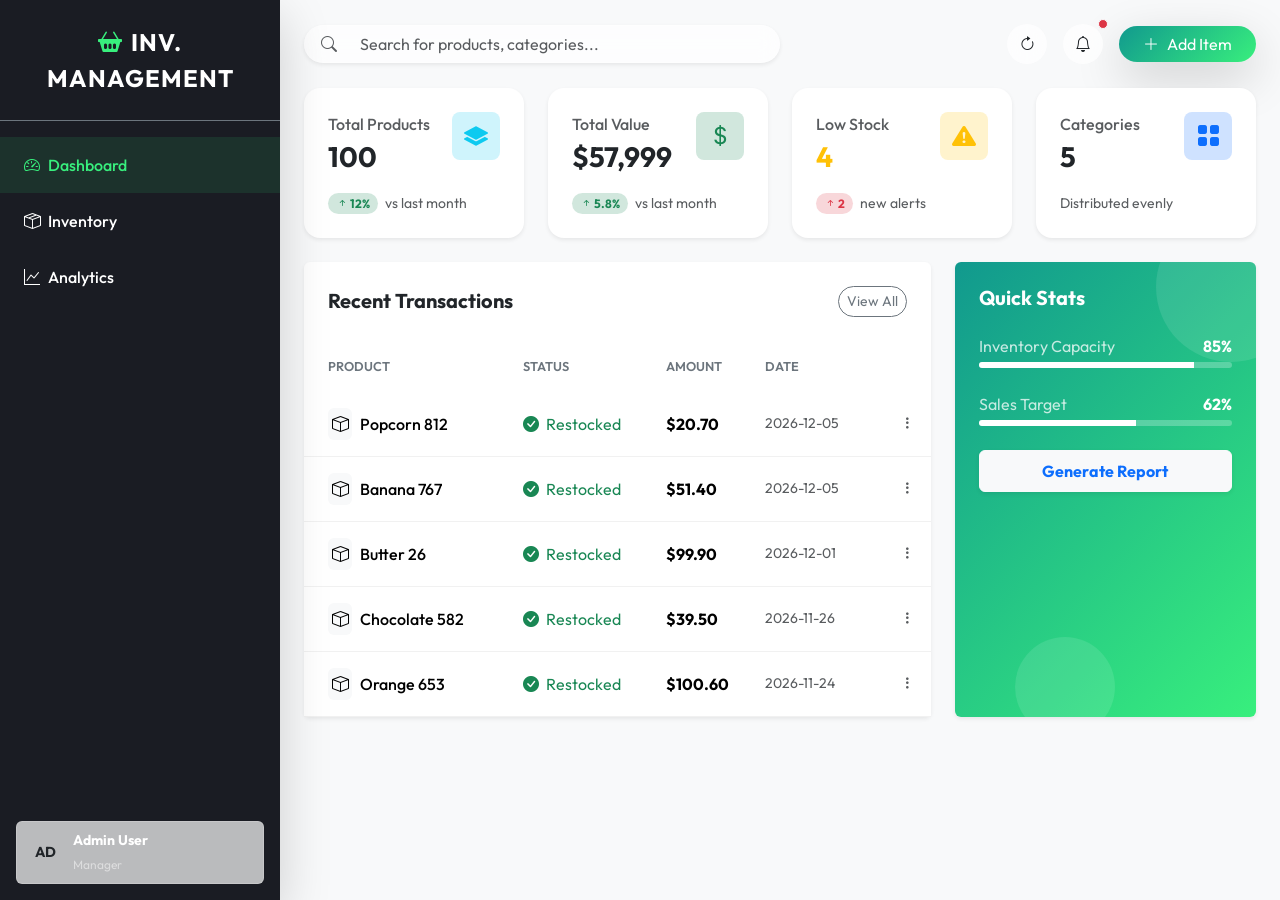
==== wad/index.html @ a646e2e5 "Add files via upload It's a WAD (Web Application Development) project named "Inventory Management" " ====
<!DOCTYPE html>
<html lang="en">

<head>
    <meta charset="UTF-8">
    <meta name="viewport" content="width=device-width, initial-scale=1.0">
    <title>Inventory Management | Grocery System</title>

    <!-- Bootstrap 5 CSS -->
    <link href="https://cdn.jsdelivr.net/npm/bootstrap@5.3.0/dist/css/bootstrap.min.css" rel="stylesheet">

    <!-- Google Fonts -->
    <link rel="preconnect" href="https://fonts.googleapis.com">
    <link rel="preconnect" href="https://fonts.gstatic.com" crossorigin>
    <link href="https://fonts.googleapis.com/css2?family=Outfit:wght@300;400;500;600;700&display=swap" rel="stylesheet">

    <!-- Bootstrap Icons -->
    <link rel="stylesheet" href="https://cdn.jsdelivr.net/npm/bootstrap-icons@1.11.0/font/bootstrap-icons.css">

    <!-- Custom CSS -->
    <link rel="stylesheet" href="style.css">
</head>

<body class="bg-light">

    <!-- Sidebar/Navigation (Mobile responsive offcanvas behavior handled by bootstrap classes if needed, or simple topbar for now to save space) -->
    <div class="d-flex" id="wrapper">

        <!-- Sidebar -->
        <div class="sidebar text-white shadow-lg" id="sidebar-wrapper">
            <div class="sidebar-heading text-center py-4 fs-4 fw-bold text-uppercase border-bottom border-secondary">
                <i class="bi bi-basket2-fill me-2 text-primary-accent"></i>Inv. Management
            </div>
            <div class="list-group list-group-flush my-3">
                <a href="#" class="list-group-item list-group-item-action bg-transparent text-white active-nav-link"
                    id="nav-dashboard">
                    <i class="bi bi-speedometer2 me-2"></i>Dashboard
                </a>
                <a href="#" class="list-group-item list-group-item-action bg-transparent text-white" id="nav-inventory">
                    <i class="bi bi-box-seam me-2"></i>Inventory
                </a>
                <a href="#" class="list-group-item list-group-item-action bg-transparent text-white" id="nav-analytics">
                    <i class="bi bi-graph-up me-2"></i>Analytics
                </a>
            </div>

            <div class="sidebar-footer p-3">
                <div class="user-info d-flex align-items-center p-2 rounded glass-effect">
                    <div
                        class="avatar bg-primary-accent rounded-circle d-flex align-items-center justify-content-center text-dark fw-bold me-2">
                        AD
                    </div>
                    <div>
                        <small class="d-block fw-bold">Admin User</small>
                        <small class="text-white-50" style="font-size: 0.75rem;">Manager</small>
                    </div>
                </div>
            </div>
        </div>
        <!-- /#sidebar-wrapper -->

        <!-- Page Content -->
        <div id="page-content-wrapper" class="w-100 position-relative">
            <nav class="navbar navbar-expand-lg navbar-light bg-transparent py-4 px-4">
                <div class="d-flex align-items-center w-100 justify-content-between">
                    <div class="input-group search-bar glass-effect rounded-pill overflow-hidden w-50 shadow-sm">
                        <span class="input-group-text bg-transparent border-0 ps-3"><i
                                class="bi bi-search text-muted"></i></span>
                        <input type="text" class="form-control bg-transparent border-0 shadow-none"
                            placeholder="Search for products, categories..." id="globalSearch">
                    </div>

                    <div class="d-flex align-items-center gap-3">
                        <button class="btn btn-icon glass-effect" onclick="refreshApp()" title="Refresh Data">
                            <i class="bi bi-arrow-clockwise"></i>
                        </button>

                        <div class="dropdown">
                            <button class="btn btn-icon glass-effect position-relative" type="button"
                                id="notificationDropdown" data-bs-toggle="dropdown" aria-expanded="false">
                                <i class="bi bi-bell"></i>
                                <span
                                    class="position-absolute top-0 start-100 translate-middle p-1 bg-danger border border-light rounded-circle d-none"
                                    id="notif-badge">
                                    <span class="visually-hidden">New alerts</span>
                                </span>
                            </button>
                            <ul class="dropdown-menu dropdown-menu-end shadow border-0 p-0"
                                aria-labelledby="notificationDropdown" style="width: 300px;">
                                <li class="p-3 border-bottom fw-bold text-muted bg-light rounded-top">Notifications</li>
                                <div id="notification-list" style="max-height: 300px; overflow-y: auto;">
                                    <!-- Populated by JS -->
                                    <li class="p-4 text-center text-muted small">No new notifications</li>
                                </div>
                            </ul>
                        </div>

                        <button class="btn btn-primary-gradient shadow-lg rounded-pill px-4" data-bs-toggle="modal"
                            data-bs-target="#addItemModal">
                            <i class="bi bi-plus-lg me-2"></i>Add Item
                        </button>
                    </div>
                </div>
            </nav>

            <div class="container-fluid px-4 pb-5">

                <!-- Dashboard View -->
                <div id="view-dashboard" class="fade-in">
                    <div class="row g-4 mb-4">
                        <div class="col-md-6 col-lg-3">
                            <div class="card stat-card border-0 shadow-sm h-100">
                                <div class="card-body p-4">
                                    <div class="d-flex justify-content-between align-items-start">
                                        <div>
                                            <p class="text-muted fw-medium mb-1">Total Products</p>
                                            <h3 class="fw-bold mb-0 count-up" data-target="1240">0</h3>
                                        </div>
                                        <div class="icon-box bg-info-subtle text-info rounded-3">
                                            <i class="bi bi-layers-fill"></i>
                                        </div>
                                    </div>
                                    <div class="mt-3">
                                        <span class="badge bg-success-subtle text-success rounded-pill px-2 py-1"><i
                                                class="bi bi-arrow-up-short"></i> 12%</span>
                                        <small class="text-muted ms-1">vs last month</small>
                                    </div>
                                </div>
                            </div>
                        </div>
                        <div class="col-md-6 col-lg-3">
                            <div class="card stat-card border-0 shadow-sm h-100">
                                <div class="card-body p-4">
                                    <div class="d-flex justify-content-between align-items-start">
                                        <div>
                                            <p class="text-muted fw-medium mb-1">Total Value</p>
                                            <h3 class="fw-bold mb-0">$<span class="count-up"
                                                    data-target="45230">0</span></h3>
                                        </div>
                                        <div class="icon-box bg-success-subtle text-success rounded-3">
                                            <i class="bi bi-currency-dollar"></i>
                                        </div>
                                    </div>
                                    <div class="mt-3">
                                        <span class="badge bg-success-subtle text-success rounded-pill px-2 py-1"><i
                                                class="bi bi-arrow-up-short"></i> 5.8%</span>
                                        <small class="text-muted ms-1">vs last month</small>
                                    </div>
                                </div>
                            </div>
                        </div>
                        <div class="col-md-6 col-lg-3">
                            <div class="card stat-card border-0 shadow-sm h-100">
                                <div class="card-body p-4">
                                    <div class="d-flex justify-content-between align-items-start">
                                        <div>
                                            <p class="text-muted fw-medium mb-1">Low Stock</p>
                                            <h3 class="fw-bold mb-0 text-warning count-up" data-target="15">0</h3>
                                        </div>
                                        <div class="icon-box bg-warning-subtle text-warning rounded-3">
                                            <i class="bi bi-exclamation-triangle-fill"></i>
                                        </div>
                                    </div>
                                    <div class="mt-3">
                                        <span class="badge bg-danger-subtle text-danger rounded-pill px-2 py-1"><i
                                                class="bi bi-arrow-up-short"></i> 2</span>
                                        <small class="text-muted ms-1">new alerts</small>
                                    </div>
                                </div>
                            </div>
                        </div>
                        <div class="col-md-6 col-lg-3">
                            <div class="card stat-card border-0 shadow-sm h-100">
                                <div class="card-body p-4">
                                    <div class="d-flex justify-content-between align-items-start">
                                        <div>
                                            <p class="text-muted fw-medium mb-1">Categories</p>
                                            <h3 class="fw-bold mb-0 count-up" data-target="8">0</h3>
                                        </div>
                                        <div class="icon-box bg-primary-subtle text-primary rounded-3">
                                            <i class="bi bi-grid-fill"></i>
                                        </div>
                                    </div>
                                    <div class="mt-3">
                                        <small class="text-muted">Distributed evenly</small>
                                    </div>
                                </div>
                            </div>
                        </div>
                    </div>

                    <!-- Low Stock Alert and Recent Activity -->
                    <div class="row g-4">
                        <div class="col-lg-8">
                            <div class="card border-0 shadow-sm h-100">
                                <div class="card-header bg-transparent border-0 p-4">
                                    <div class="d-flex justify-content-between align-items-center">
                                        <h5 class="fw-bold mb-0">Recent Transactions</h5>
                                        <button class="btn btn-sm btn-outline-secondary rounded-pill"
                                            data-bs-toggle="modal" data-bs-target="#transactionsModal">View All</button>
                                    </div>
                                </div>
                                <div class="card-body p-0">
                                    <div class="table-responsive">
                                        <table class="table align-middle table-hover mb-0">
                                            <thead class="bg-light">
                                                <tr>
                                                    <th class="ps-4">Product</th>
                                                    <th>Status</th>
                                                    <th>Amount</th>
                                                    <th>Date</th>
                                                    <th></th>
                                                </tr>
                                            </thead>
                                            <tbody id="recent-transactions-body">
                                                <!-- Populated by JS -->
                                            </tbody>
                                        </table>
                                    </div>
                                </div>
                            </div>
                        </div>
                        <div class="col-lg-4">
                            <div
                                class="card border-0 shadow-sm h-100 bg-primary-gradient text-white overflow-hidden position-relative">
                                <!-- Decorative circles -->
                                <div class="circle-decoration circle-1"></div>
                                <div class="circle-decoration circle-2"></div>

                                <div class="card-body p-4 position-relative">
                                    <h5 class="fw-bold mb-4">Quick Stats</h5>

                                    <div class="mb-4">
                                        <div class="d-flex justify-content-between mb-1">
                                            <span class="opacity-75">Inventory Capacity</span>
                                            <span class="fw-bold">85%</span>
                                        </div>
                                        <div class="progress bg-white-25" style="height: 6px;">
                                            <div class="progress-bar bg-white" role="progressbar" style="width: 85%">
                                            </div>
                                        </div>
                                    </div>

                                    <div class="mb-4">
                                        <div class="d-flex justify-content-between mb-1">
                                            <span class="opacity-75">Sales Target</span>
                                            <span class="fw-bold">62%</span>
                                        </div>
                                        <div class="progress bg-white-25" style="height: 6px;">
                                            <div class="progress-bar bg-white" role="progressbar" style="width: 62%">
                                            </div>
                                        </div>
                                    </div>

                                    <div class="d-grid mt-auto">
                                        <button class="btn btn-light text-primary fw-bold shadow-sm py-2"
                                            onclick="generateReport()">Generate
                                            Report</button>
                                    </div>
                                </div>
                            </div>
                        </div>
                    </div>
                </div>

                <!-- Inventory View -->
                <div id="view-inventory" class="d-none fade-in">
                    <div class="card border-0 shadow-sm">
                        <div class="card-header bg-transparent border-0 p-4">
                            <div class="d-flex flex-wrap justify-content-between align-items-center gap-3">
                                <h5 class="fw-bold mb-0">Inventory Items</h5>
                                <div class="d-flex gap-2">
                                    <select class="form-select form-select-sm border-0 bg-light shadow-none w-auto"
                                        id="categoryFilter">
                                        <option value="All">All Categories</option>
                                        <option value="Fruits">Fruits</option>
                                        <option value="Vegetables">Vegetables</option>
                                        <option value="Dairy">Dairy</option>
                                        <option value="Beverages">Beverages</option>
                                        <option value="Snacks">Snacks</option>
                                    </select>
                                    <select class="form-select form-select-sm border-0 bg-light shadow-none w-auto"
                                        id="stockFilter">
                                        <option value="All">Stock Status</option>
                                        <option value="In Stock">In Stock</option>
                                        <option value="Low Stock">Low Stock</option>
                                        <option value="Out of Stock">Out of Stock</option>
                                    </select>
                                </div>
                            </div>
                        </div>
                        <div class="card-body p-0">
                            <div class="table-responsive">
                                <table class="table table-hover align-middle mb-0">
                                    <thead class="bg-light">
                                        <tr>
                                            <th class="ps-4">Product</th>
                                            <th>Category</th>
                                            <th>Price</th>
                                            <th>Stock</th>
                                            <th>Status</th>
                                            <th class="text-end pe-4">Actions</th>
                                        </tr>
                                    </thead>
                                    <tbody id="inventory-table-body">
                                        <!-- Populated via JS -->
                                    </tbody>
                                </table>
                            </div>
                        </div>
                        <div class="card-footer bg-transparent border-0 p-3">
                            <nav aria-label="Inventory pagination">
                                <ul class="pagination justify-content-center mb-0" id="pagination">
                                    <!-- Populated via JS -->
                                </ul>
                            </nav>
                        </div>
                    </div>
                </div>

                <!-- Analytics View -->
                <div id="view-analytics" class="d-none fade-in">
                    <div class="row g-4 mb-4">
                        <div class="col-lg-8">
                            <div class="card border-0 shadow-sm h-100">
                                <div class="card-header bg-transparent border-0 p-4">
                                    <h5 class="fw-bold mb-0">Sales Overview</h5>
                                </div>
                                <div class="card-body">
                                    <canvas id="salesChart"></canvas>
                                </div>
                            </div>
                        </div>
                        <div class="col-lg-4">
                            <div class="card border-0 shadow-sm h-100">
                                <div class="card-header bg-transparent border-0 p-4">
                                    <h5 class="fw-bold mb-0">Category Distribution</h5>
                                </div>
                                <div class="card-body d-flex align-items-center justify-content-center">
                                    <canvas id="categoryChart"></canvas>
                                </div>
                            </div>
                        </div>
                    </div>
                </div>

            </div>
        </div>
    </div>

    <!-- Add Item Modal -->
    <div class="modal fade" id="addItemModal" tabindex="-1" aria-hidden="true">
        <div class="modal-dialog modal-dialog-centered">
            <div class="modal-content border-0 shadow-lg">
                <div class="modal-header border-0 pb-0">
                    <h5 class="modal-title fw-bold">Add New Product</h5>
                    <button type="button" class="btn-close" data-bs-dismiss="modal" aria-label="Close"></button>
                </div>
                <div class="modal-body p-4">
                    <form id="addItemForm">
                        <div class="mb-3">
                            <label class="form-label text-muted small">Product Name</label>
                            <input type="text" class="form-control bg-light border-0" id="productName"
                                list="productNameSuggestions" required>
                            <datalist id="productNameSuggestions"></datalist>
                        </div>
                        <div class="row g-3 mb-3">
                            <div class="col-6">
                                <label class="form-label text-muted small">Category</label>
                                <select class="form-select bg-light border-0" id="productCategory">
                                    <option value="Fruits">Fruits</option>
                                    <option value="Vegetables">Vegetables</option>
                                    <option value="Dairy">Dairy</option>
                                    <option value="Beverages">Beverages</option>
                                    <option value="Snacks">Snacks</option>
                                </select>
                            </div>
                            <div class="col-6">
                                <label class="form-label text-muted small">Price ($)</label>
                                <input type="number" step="0.01" class="form-control bg-light border-0"
                                    id="productPrice" required>
                            </div>
                        </div>
                        <div class="mb-4">
                            <label class="form-label text-muted small">Initial Stock</label>
                            <input type="number" class="form-control bg-light border-0" id="productStock" required>
                        </div>
                        <div class="d-grid">
                            <button type="submit" class="btn btn-primary-gradient py-2 fw-bold text-white shadow">Add
                                Product</button>
                        </div>
                    </form>
                </div>
            </div>
        </div>
    </div>

    <!-- Edit Item Modal -->
    <div class="modal fade" id="editItemModal" tabindex="-1" aria-hidden="true">
        <div class="modal-dialog modal-dialog-centered">
            <div class="modal-content border-0 shadow-lg">
                <div class="modal-header border-0 pb-0">
                    <h5 class="modal-title fw-bold">Edit Product</h5>
                    <button type="button" class="btn-close" data-bs-dismiss="modal" aria-label="Close"></button>
                </div>
                <div class="modal-body p-4">
                    <form id="editItemForm">
                        <input type="hidden" id="editItemId">
                        <div class="mb-3">
                            <label class="form-label text-muted small">Product Name</label>
                            <input type="text" class="form-control bg-light border-0" id="editProductName" readonly>
                            <small class="text-muted">Product name cannot be changed</small>
                        </div>
                        <div class="row g-3 mb-3">
                            <div class="col-6">
                                <label class="form-label text-muted small">Category</label>
                                <select class="form-select bg-light border-0" id="editProductCategory">
                                    <option value="Fruits">Fruits</option>
                                    <option value="Vegetables">Vegetables</option>
                                    <option value="Dairy">Dairy</option>
                                    <option value="Beverages">Beverages</option>
                                    <option value="Snacks">Snacks</option>
                                </select>
                            </div>
                            <div class="col-6">
                                <label class="form-label text-muted small">Price ($)</label>
                                <input type="number" step="0.01" class="form-control bg-light border-0"
                                    id="editProductPrice" required>
                            </div>
                        </div>
                        <div class="mb-4">
                            <label class="form-label text-muted small">Stock Quantity</label>
                            <input type="number" class="form-control bg-light border-0" id="editProductStock" required>
                        </div>
                        <div class="d-grid gap-2">
                            <button type="submit" class="btn btn-primary-gradient py-2 fw-bold text-white shadow">
                                <i class="bi bi-check-circle me-2"></i>Save Changes
                            </button>
                            <button type="button" class="btn btn-outline-secondary"
                                data-bs-dismiss="modal">Cancel</button>
                        </div>
                    </form>
                </div>
            </div>
        </div>
    </div>

    <!-- Transactions Modal -->
    <div class="modal fade" id="transactionsModal" tabindex="-1" aria-hidden="true">
        <div class="modal-dialog modal-lg modal-dialog-centered">
            <div class="modal-content border-0 shadow-lg">
                <div class="modal-header border-0 pb-0">
                    <h5 class="modal-title fw-bold">Recent Transactions</h5>
                    <button type="button" class="btn-close" data-bs-dismiss="modal" aria-label="Close"></button>
                </div>
                <div class="modal-body p-4">
                    <div class="table-responsive">
                        <table class="table table-hover align-middle">
                            <thead class="bg-light">
                                <tr>
                                    <th>Item</th>
                                    <th>Status</th>
                                    <th>Price</th>
                                    <th>Date Added</th>
                                </tr>
                            </thead>
                            <tbody id="all-transactions-body">
                                <!-- Populated by JS -->
                            </tbody>
                        </table>
                    </div>
                </div>
            </div>
        </div>
    </div>

    <!-- Chart.js -->
    <script src="https://cdn.jsdelivr.net/npm/chart.js"></script>

    <!-- Bootstrap Bundle JS -->
    <script src="https://cdn.jsdelivr.net/npm/bootstrap@5.3.0/dist/js/bootstrap.bundle.min.js"></script>
    <script src="script.js"></script>
</body>

</html>
---- wad/style.css ----
:root {
    --primary-color: #0d6efd;
    --primary-gradient-start: #11998e;
    --primary-gradient-end: #38ef7d;
    --secondary-color: #6c757d;
    --bg-light: #f8f9fa;
    --card-shadow: 0 0.5rem 1rem rgba(0, 0, 0, 0.05);
    --sidebar-width: 280px;
    --font-heading: 'Outfit', sans-serif;
    --font-body: 'Outfit', sans-serif;
}

body {
    font-family: var(--font-body);
    background-color: #f1f4f8;
    /* Very light slate */
    overflow-x: hidden;
}

h1,
h2,
h3,
h4,
h5,
h6 {
    font-family: var(--font-heading);
}

/* Sidebar Styling */
#wrapper {
    overflow-x: hidden;
}

#sidebar-wrapper {
    min-height: 100vh;
    width: var(--sidebar-width);
    margin-left: 0;
    transition: margin 0.25s ease-out;
    background: #1a1c23;
    /* Dark theme sidebar */
    position: fixed;
    z-index: 1000;
}

#page-content-wrapper {
    margin-left: var(--sidebar-width);
    width: calc(100% - var(--sidebar-width));
    min-height: 100vh;
    transition: margin 0.25s ease-out;
}

.sidebar-heading {
    padding: 1.5rem 1rem;
    font-weight: 700;
    letter-spacing: 1px;
}

.list-group-item {
    border: none;
    padding: 1rem 1.5rem;
    font-weight: 500;
    transition: all 0.3s;
    border-left: 4px solid transparent;
}

.list-group-item:hover {
    background-color: rgba(255, 255, 255, 0.05) !important;
    color: #fff !important;
    padding-left: 2rem;
    /* Slide effect */
}

.list-group-item.active-nav-link {
    background-color: rgba(56, 239, 125, 0.1) !important;
    border-left-color: var(--primary-gradient-end);
    color: var(--primary-gradient-end) !important;
}

.sidebar-footer {
    position: absolute;
    bottom: 0;
    width: 100%;
}

/* Custom Components */
.text-primary-accent {
    color: var(--primary-gradient-end);
}

.bg-primary-gradient {
    background: linear-gradient(135deg, var(--primary-gradient-start), var(--primary-gradient-end));
    border: none;
    color: #fff;
}

.btn-primary-gradient {
    background: linear-gradient(135deg, var(--primary-gradient-start), var(--primary-gradient-end));
    border: none;
    color: #fff !important;
}

.btn-primary-gradient:hover {
    box-shadow: 0 5px 15px rgba(56, 239, 125, 0.4);
    background: linear-gradient(135deg, var(--primary-gradient-end), var(--primary-gradient-start));
    /* flip gradient */
    color: #fff !important;
    transform: translateY(-1px);
}

.glass-effect {
    background: rgba(255, 255, 255, 0.7);
    backdrop-filter: blur(10px);
    -webkit-backdrop-filter: blur(10px);
    border: 1px solid rgba(255, 255, 255, 0.18);
}

.search-bar focus-within {
    box-shadow: 0 0 0 0.25rem rgba(13, 110, 253, 0.15);
}

/* Cards */
.stat-card {
    border-radius: 1rem;
    transition: transform 0.3s;
}

.stat-card:hover {
    transform: translateY(-5px);
}

.icon-box {
    width: 48px;
    height: 48px;
    display: flex;
    align-items: center;
    justify-content: center;
    font-size: 1.5rem;
}

/* Quick Stats Decorative Circles */
.bg-white-25 {
    background-color: rgba(255, 255, 255, 0.25);
}

.circle-decoration {
    position: absolute;
    background: rgba(255, 255, 255, 0.1);
    border-radius: 50%;
}

.circle-1 {
    width: 150px;
    height: 150px;
    top: -50px;
    right: -50px;
}

.circle-2 {
    width: 100px;
    height: 100px;
    bottom: -20px;
    left: 20%;
}

/* Tables */
.table thead th {
    font-weight: 600;
    color: #6c757d;
    border-bottom: none;
    text-transform: uppercase;
    font-size: 0.8rem;
    padding-top: 1rem;
    padding-bottom: 1rem;
}

.table td {
    padding-top: 1rem;
    padding-bottom: 1rem;
    border-bottom-color: #f1f1f1;
}

.avatar {
    width: 40px;
    height: 40px;
    font-size: 0.9rem;
}

/* Utilities */
.fade-in {
    animation: fadeIn 0.5s ease-in-out;
}

@keyframes fadeIn {
    from {
        opacity: 0;
        transform: translateY(10px);
    }

    to {
        opacity: 1;
        transform: translateY(0);
    }
}

/* Mobile Responsive */
@media (max-width: 768px) {
    #sidebar-wrapper {
        margin-left: calc(-1 * var(--sidebar-width));
    }

    #page-content-wrapper {
        margin-left: 0;
        width: 100%;
    }

    #wrapper.toggled #sidebar-wrapper {
        margin-left: 0;
    }
}

/* Billing & POS View */
.product-card {
    transition: transform 0.2s, box-shadow 0.2s;
    cursor: pointer;
    border: 1px solid rgba(0, 0, 0, 0.05);
}

.product-card:hover {
    transform: translateY(-5px);
    box-shadow: 0 10px 20px rgba(0, 0, 0, 0.1) !important;
    border-color: var(--primary-gradient-end);
}

.product-img-wrapper {
    height: 150px;
    background: #f8f9fa;
    display: flex;
    align-items: center;
    justify-content: center;
    overflow: hidden;
}

.product-img-wrapper img {
    width: 100%;
    height: 100%;
    object-fit: cover;
    transition: transform 0.3s;
}

.product-card:hover .product-img-wrapper img {
    transform: scale(1.05);
}

.cart-item {
    transition: background-color 0.2s;
    border-bottom: 1px solid #f1f1f1;
}

.cart-item:last-child {
    border-bottom: none;
}

.cart-item:hover {
    background-color: #f8f9fa;
}

.cart-qty-btn {
    width: 24px;
    height: 24px;
    padding: 0;
    display: flex;
    align-items: center;
    justify-content: center;
    border-radius: 50%;
    font-size: 0.8rem;
}

/* Inventory Table Images */
.table-img {
    width: 40px;
    height: 40px;
    object-fit: cover;
    border-radius: 6px;
    background-color: #f1f1f1;
}

.btn-icon {
    width: 40px;
    height: 40px;
    padding: 0;
    display: inline-flex;
    align-items: center;
    justify-content: center;
    border-radius: 50%;
    border: none;
    transition: all 0.2s;
}

.btn-icon:hover {
    background-color: rgba(255, 255, 255, 0.8) !important;
    transform: translateY(-2px);
    box-shadow: 0 5px 15px rgba(0, 0, 0, 0.1);
}

.spin-anim {
    animation: spin 1s linear;
}

@keyframes spin {
    100% {
        transform: rotate(360deg);
    }
}
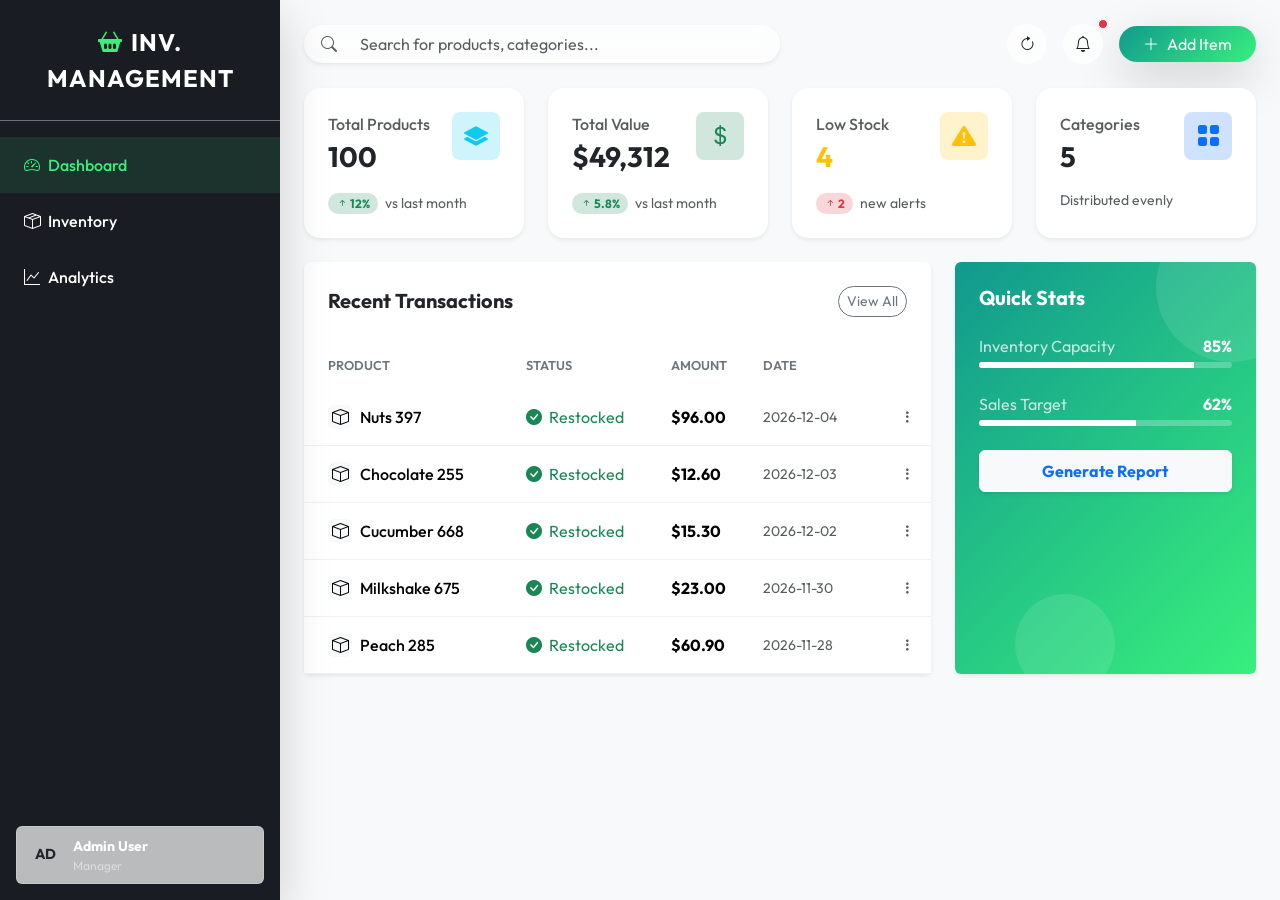
==== commit f7defe0d: "Update index.html" ====
--- a/wad/index.html
+++ b/wad/index.html
@@ -1,4 +1,4 @@
-<!DOCTYPE html>
+<!DOCTYPE html
 <html lang="en">
 
 <head>
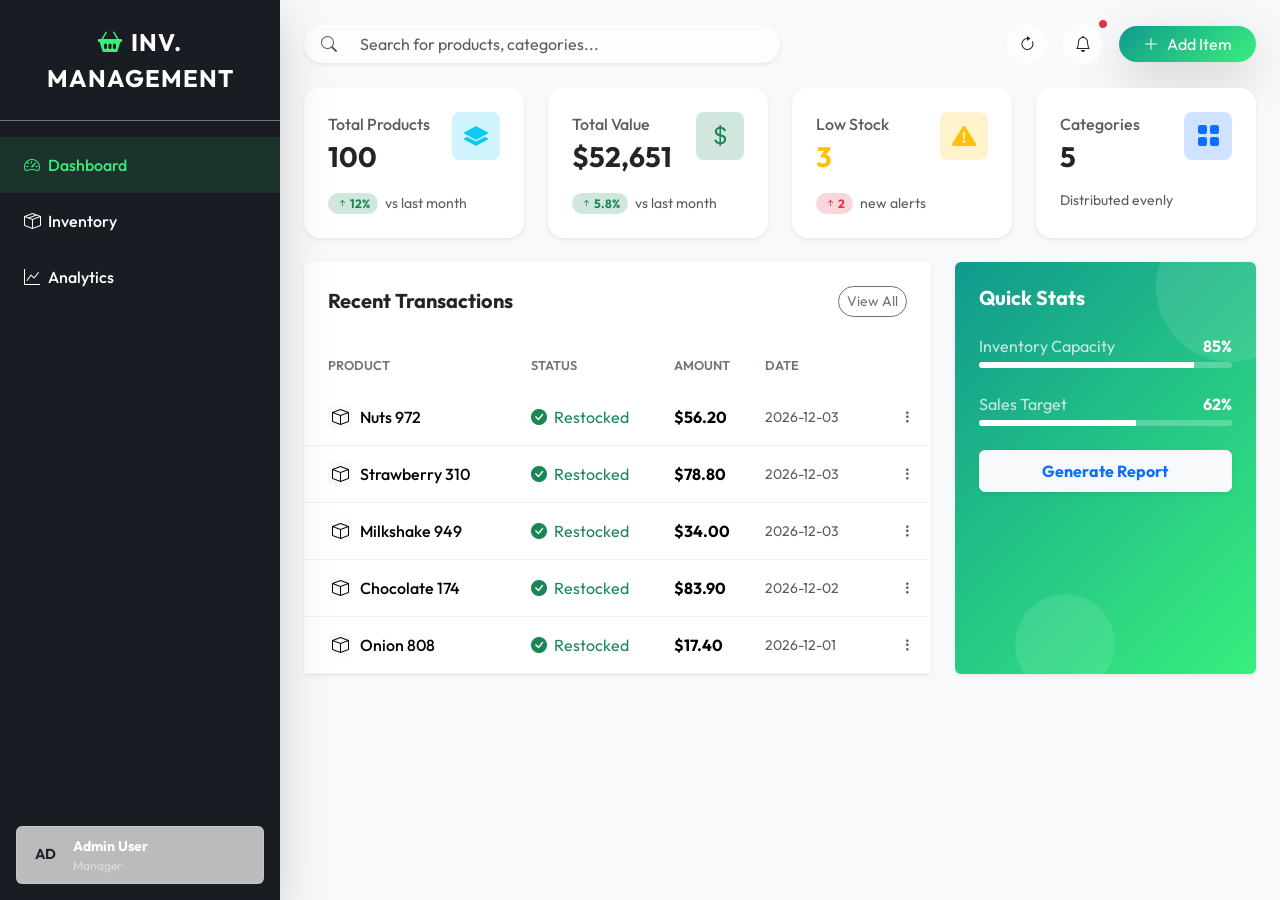
==== commit 71677e13: "Update index.html" ====
--- a/wad/index.html
+++ b/wad/index.html
@@ -1,4 +1,4 @@
-<!DOCTYPE html
+<!DOCTYPE htm
 <html lang="en">
 
 <head>
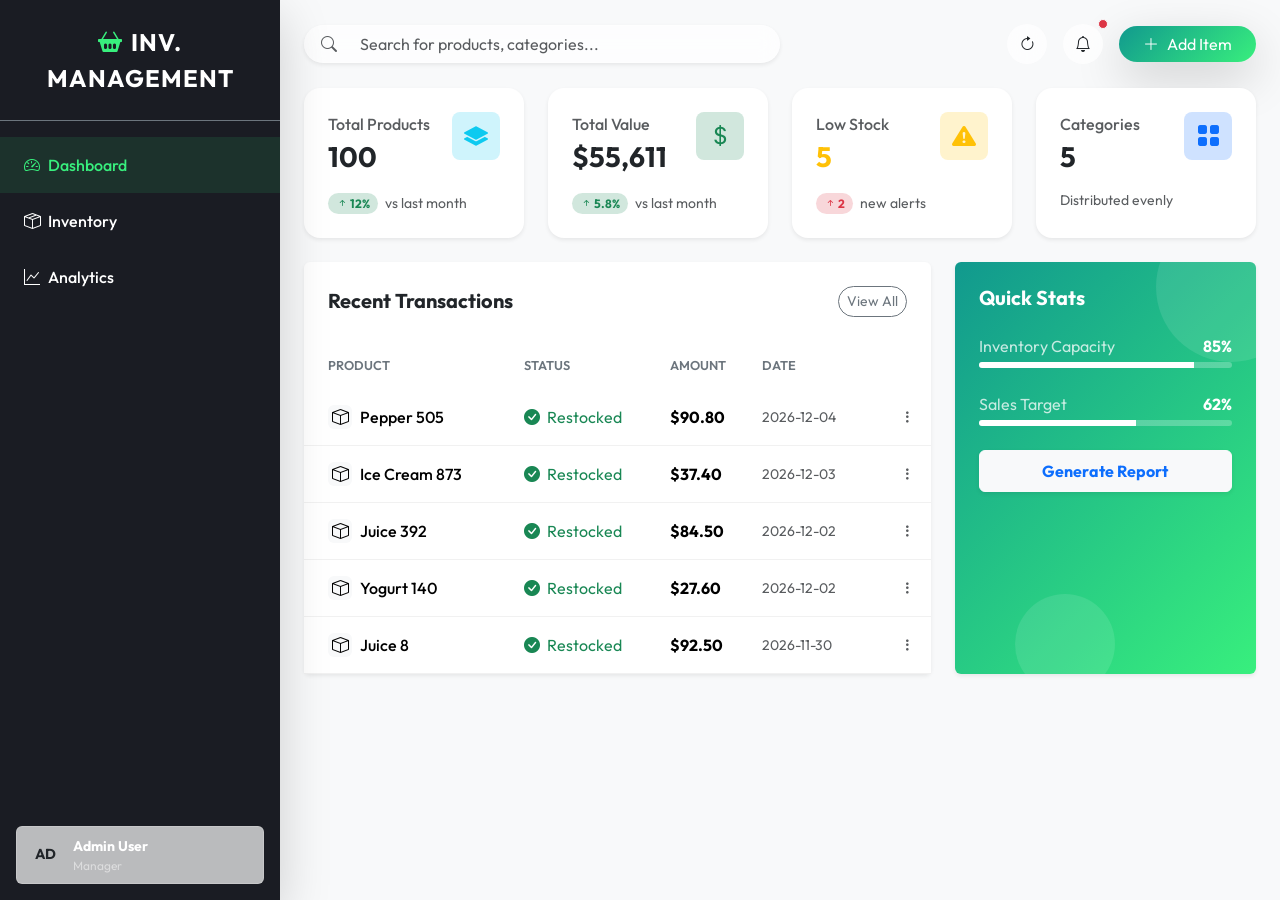
==== commit f0501439: "Update index.html" ====
--- a/wad/index.html
+++ b/wad/index.html
@@ -1,4 +1,4 @@
-<!DOCTYPE htm
+<!DOCTYPE ht
 <html lang="en">
 
 <head>
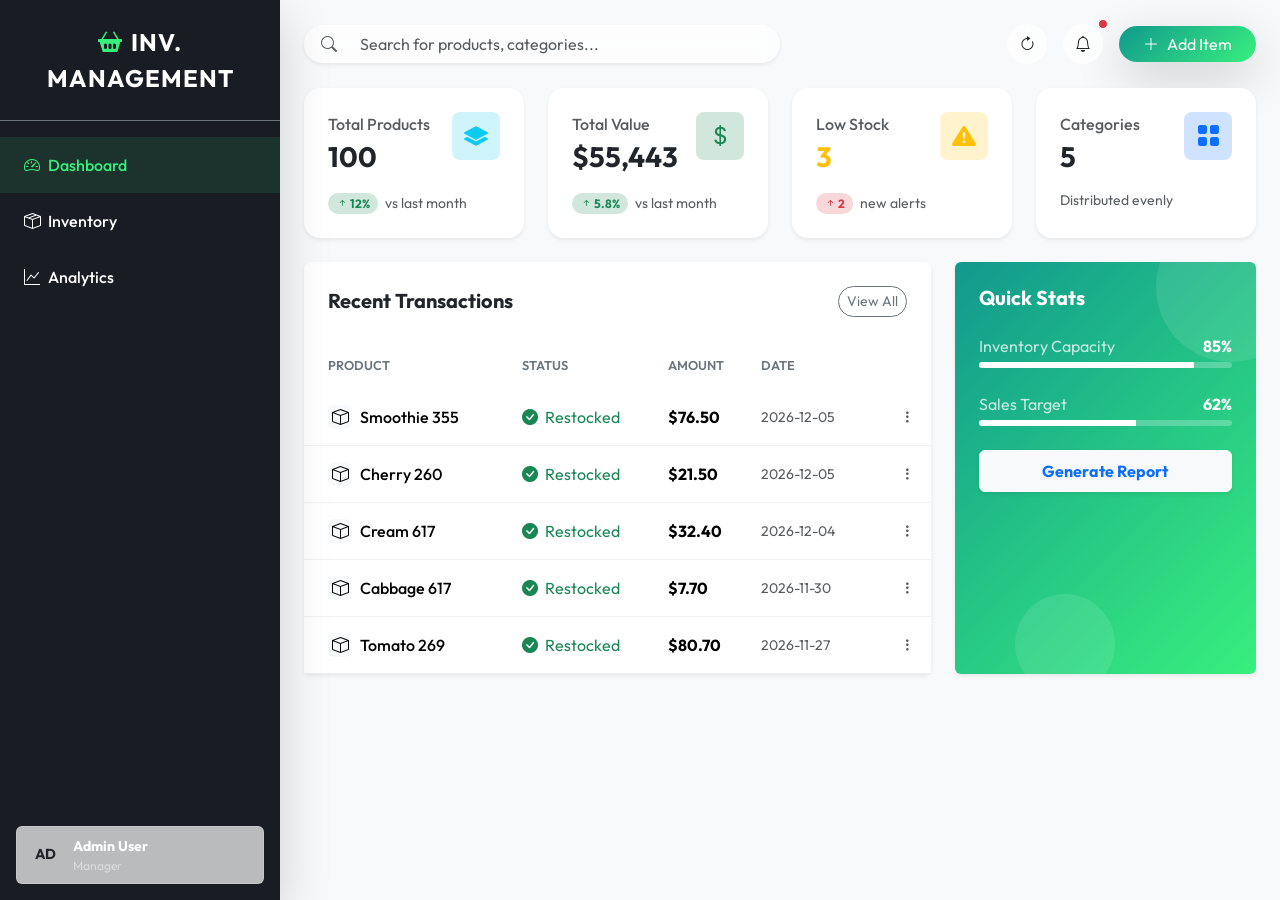
==== commit b27fe2a1: "Update index.html" ====
--- a/wad/index.html
+++ b/wad/index.html
@@ -1,4 +1,4 @@
-<!DOCTYPE ht
+<!DOCTYPE htm
 <html lang="en">
 
 <head>
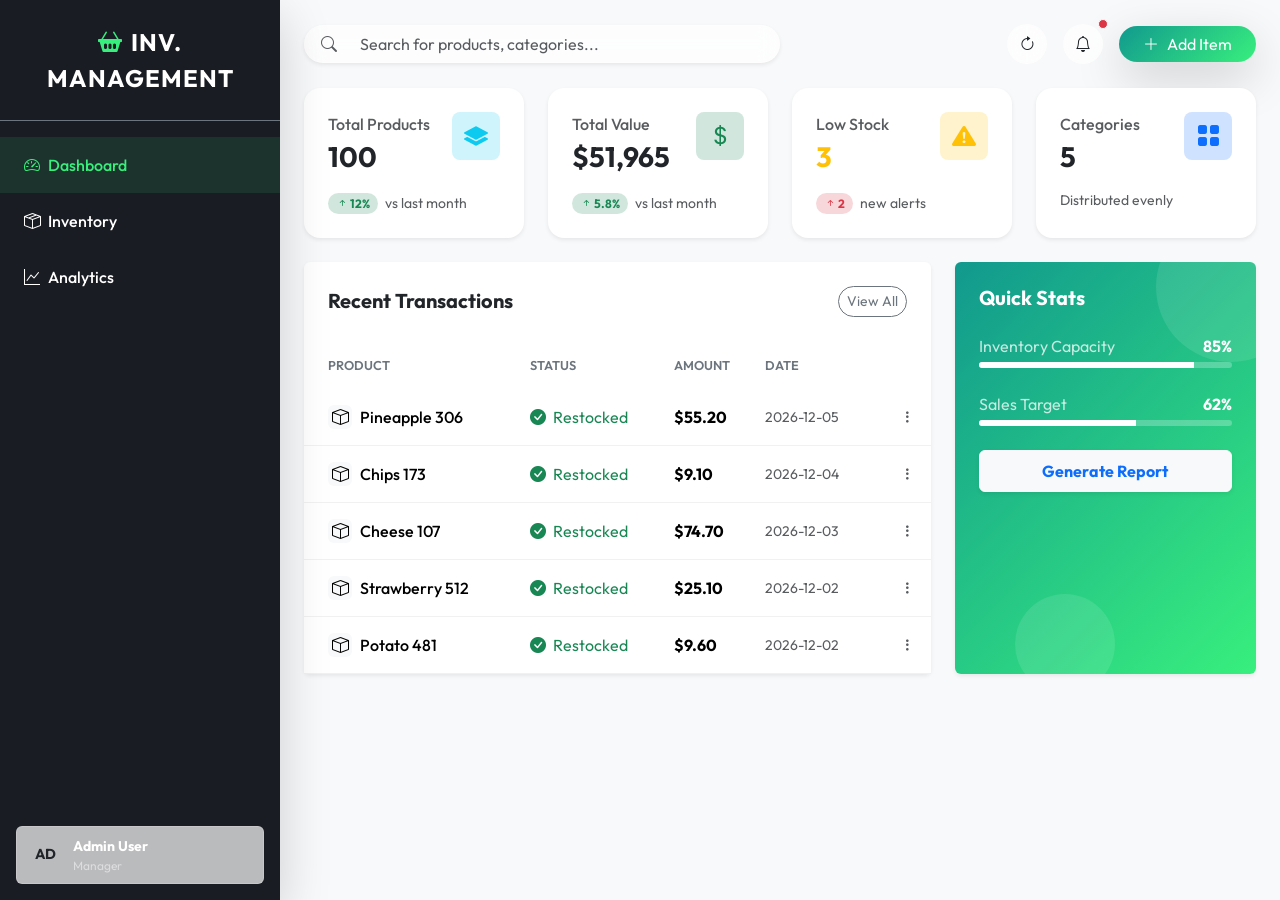
==== commit a6d674a6: "Update index.html" ====
--- a/wad/index.html
+++ b/wad/index.html
@@ -1,4 +1,4 @@
-<!DOCTYPE htm
+<!DOCTYPE html
 <html lang="en">
 
 <head>
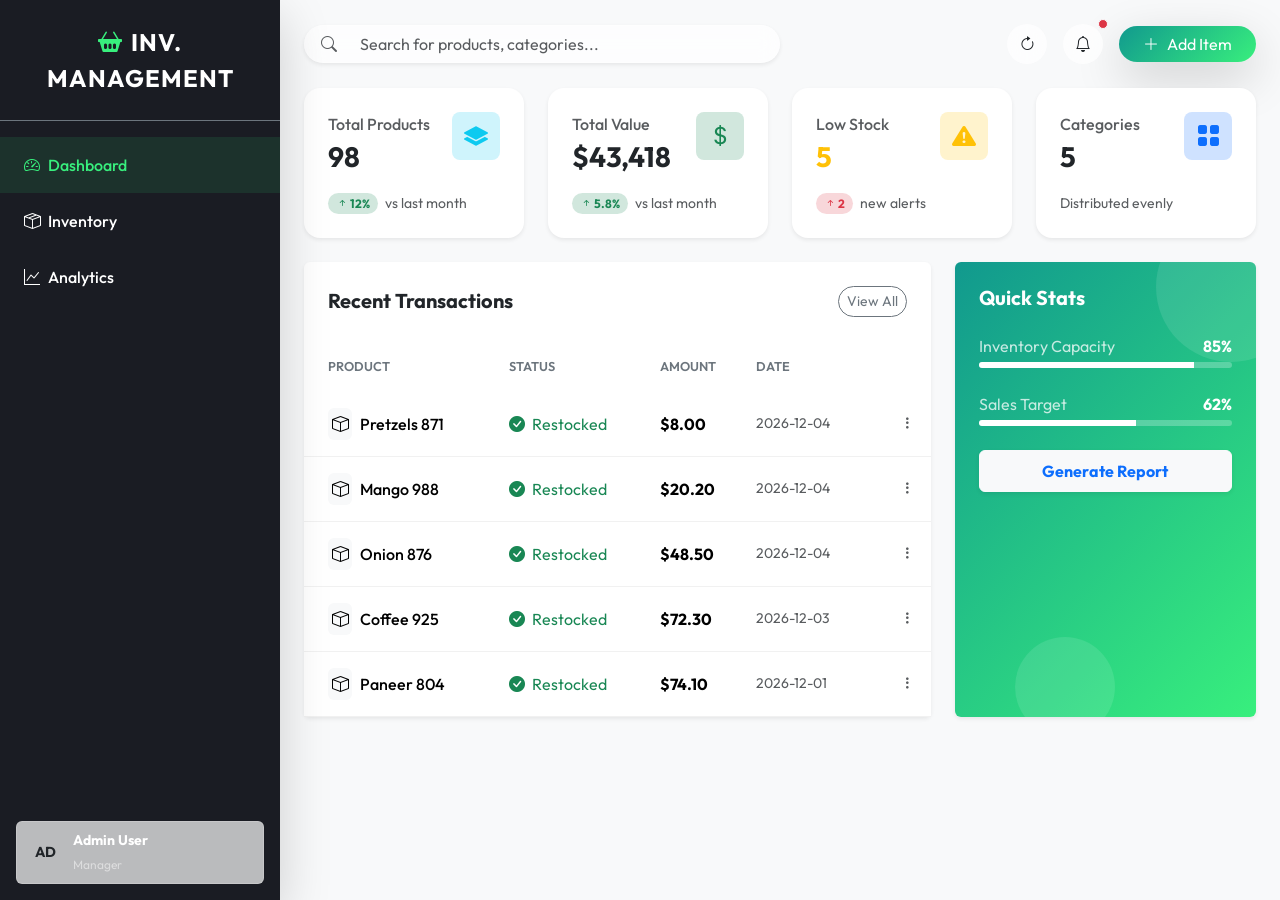
==== commit 6605bdd8: "Update index.html" ====
--- a/wad/index.html
+++ b/wad/index.html
@@ -1,4 +1,4 @@
-<!DOCTYPE html
+<!DOCTYPE html>
 <html lang="en">
 
 <head>
